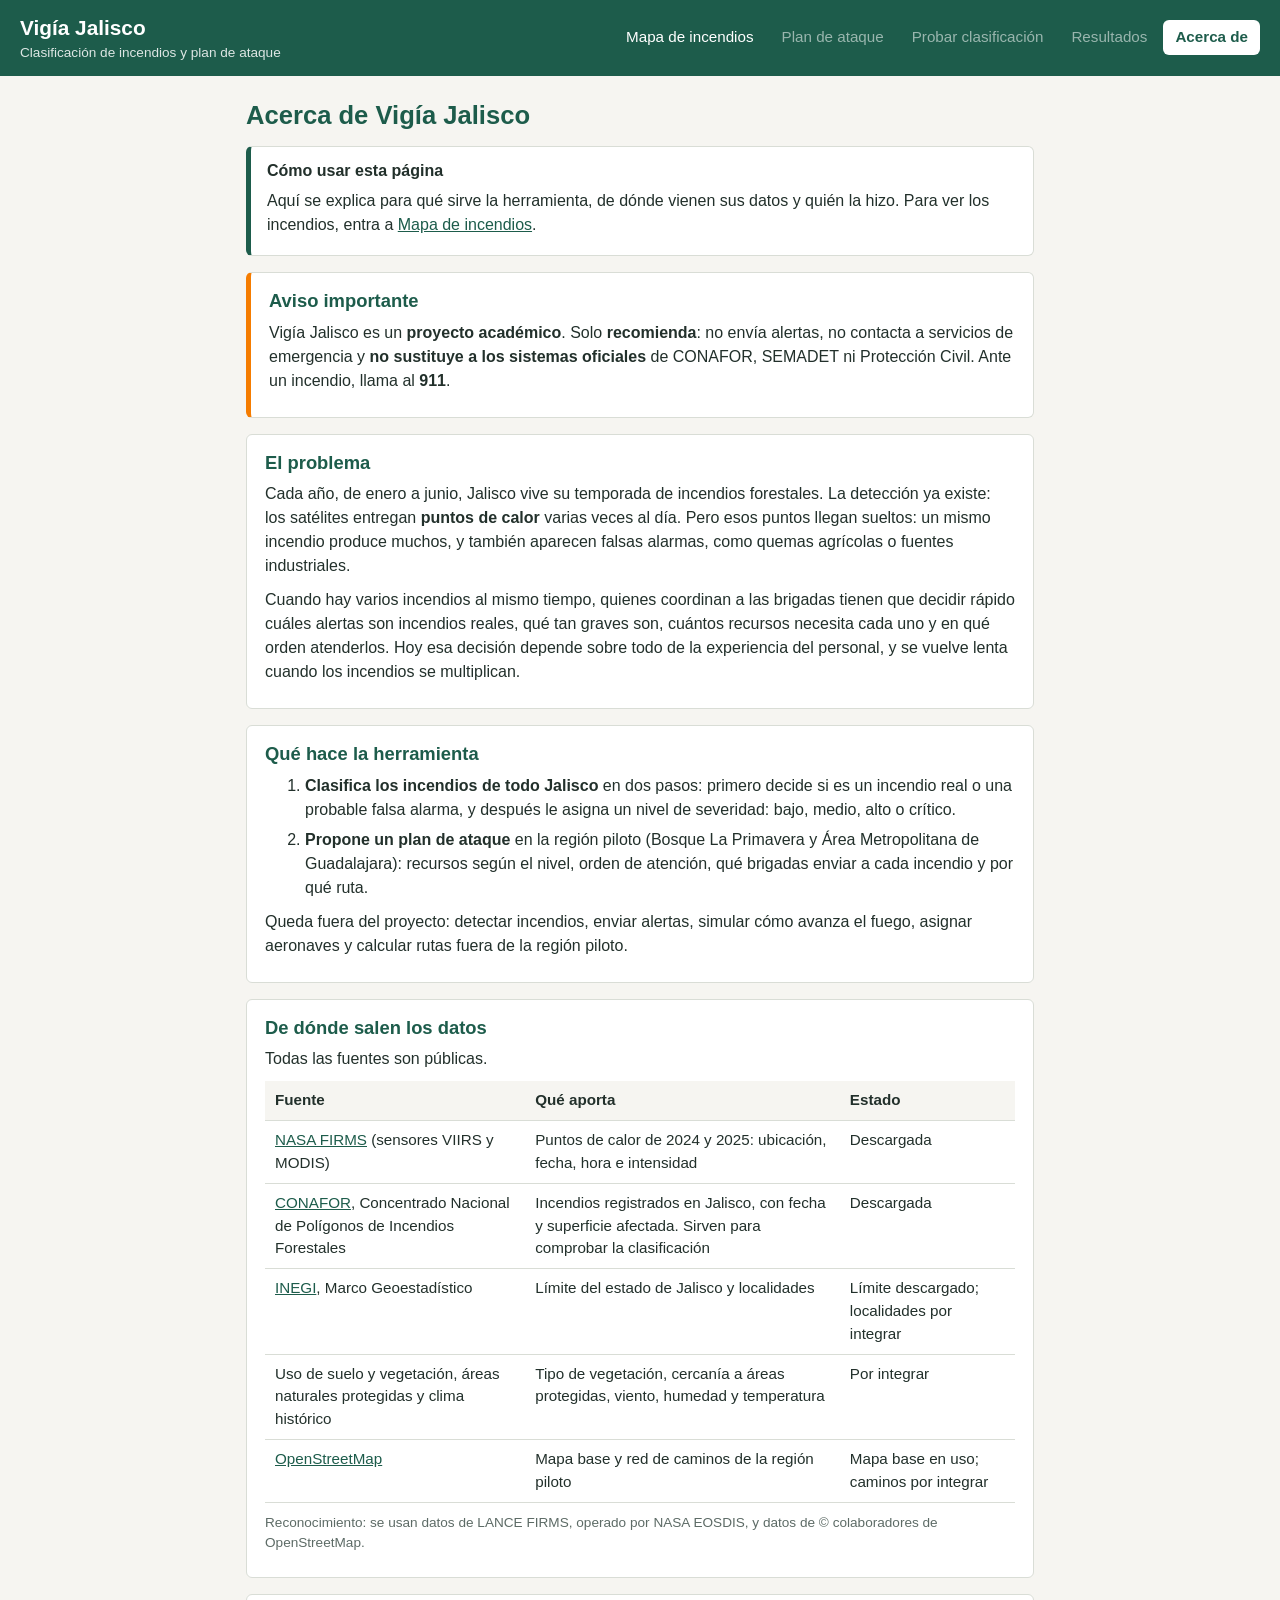
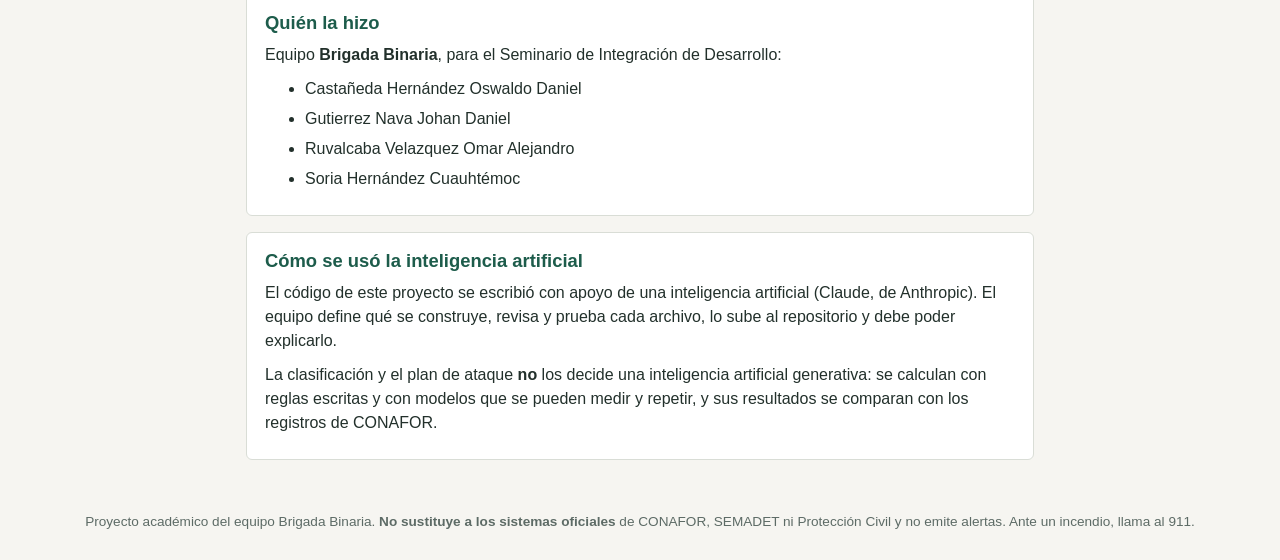
==== web/acerca.html @ 2667fd9b "Add files via upload" ====
<!DOCTYPE html>
<!--
  web/acerca.html · Página "Acerca de" (versión 1)
  Qué hace:  explica el problema, qué hace la herramienta, de dónde salen los datos,
             quién la hizo y cómo se usó la inteligencia artificial.
  Qué usa:   css/estilos.css y js/comun.js (para dibujar el menú).
  Cómo se prueba: abrir este archivo en el navegador; debe verse el menú y el texto.
-->
<html lang="es">
<head>
  <meta charset="utf-8">
  <meta name="viewport" content="width=device-width, initial-scale=1">
  <title>Acerca de · Vigía Jalisco</title>
  <link rel="stylesheet" href="css/estilos.css">
</head>
<body>

  <header class="encabezado">
    <a class="marca" href="index.html">
      <span class="marca-nombre">Vigía Jalisco</span>
      <span class="marca-lema">Clasificación de incendios y plan de ataque</span>
    </a>
    <!-- El menú lo llena js/comun.js -->
    <nav class="menu" id="menu" aria-label="Páginas del sitio"></nav>
  </header>

  <main class="contenido contenido-texto">

    <h1>Acerca de Vigía Jalisco</h1>

    <section class="ayuda">
      <h2>Cómo usar esta página</h2>
      <p>
        Aquí se explica para qué sirve la herramienta, de dónde vienen sus datos y quién la hizo.
        Para ver los incendios, entra a <a href="index.html">Mapa de incendios</a>.
      </p>
    </section>

    <section class="tarjeta aviso-oficial">
      <h2>Aviso importante</h2>
      <p>
        Vigía Jalisco es un <strong>proyecto académico</strong>. Solo <strong>recomienda</strong>:
        no envía alertas, no contacta a servicios de emergencia y
        <strong>no sustituye a los sistemas oficiales</strong> de CONAFOR, SEMADET ni Protección Civil.
        Ante un incendio, llama al <strong>911</strong>.
      </p>
    </section>

    <section class="tarjeta">
      <h2>El problema</h2>
      <p>
        Cada año, de enero a junio, Jalisco vive su temporada de incendios forestales. La detección
        ya existe: los satélites entregan <strong>puntos de calor</strong> varias veces al día.
        Pero esos puntos llegan sueltos: un mismo incendio produce muchos, y también aparecen
        falsas alarmas, como quemas agrícolas o fuentes industriales.
      </p>
      <p>
        Cuando hay varios incendios al mismo tiempo, quienes coordinan a las brigadas tienen que decidir
        rápido cuáles alertas son incendios reales, qué tan graves son, cuántos recursos necesita
        cada uno y en qué orden atenderlos. Hoy esa decisión depende sobre todo de la experiencia
        del personal, y se vuelve lenta cuando los incendios se multiplican.
      </p>
    </section>

    <section class="tarjeta">
      <h2>Qué hace la herramienta</h2>
      <ol>
        <li>
          <strong>Clasifica los incendios de todo Jalisco</strong> en dos pasos: primero decide si
          es un incendio real o una probable falsa alarma, y después le asigna un nivel de
          severidad: bajo, medio, alto o crítico.
        </li>
        <li>
          <strong>Propone un plan de ataque</strong> en la región piloto (Bosque La Primavera y Área
          Metropolitana de Guadalajara): recursos según el nivel, orden de atención, qué brigadas
          enviar a cada incendio y por qué ruta.
        </li>
      </ol>
      <p>
        Queda fuera del proyecto: detectar incendios, enviar alertas, simular cómo avanza el fuego,
        asignar aeronaves y calcular rutas fuera de la región piloto.
      </p>
    </section>

    <section class="tarjeta">
      <h2>De dónde salen los datos</h2>
      <p>Todas las fuentes son públicas.</p>
      <div class="tabla-deslizable">
        <table class="tabla">
          <thead>
            <tr><th>Fuente</th><th>Qué aporta</th><th>Estado</th></tr>
          </thead>
          <tbody>
            <tr>
              <td><a href="https://firms.modaps.eosdis.nasa.gov/">NASA FIRMS</a> (sensores VIIRS y MODIS)</td>
              <td>Puntos de calor de 2024 y 2025: ubicación, fecha, hora e intensidad</td>
              <td>Descargada</td>
            </tr>
            <tr>
              <td><a href="https://idefor.cnf.gob.mx/">CONAFOR</a>, Concentrado Nacional de Polígonos de Incendios Forestales</td>
              <td>Incendios registrados en Jalisco, con fecha y superficie afectada. Sirven para comprobar la clasificación</td>
              <td>Descargada</td>
            </tr>
            <tr>
              <td><a href="https://www.inegi.org.mx/">INEGI</a>, Marco Geoestadístico</td>
              <td>Límite del estado de Jalisco y localidades</td>
              <td>Límite descargado; localidades por integrar</td>
            </tr>
            <tr>
              <td>Uso de suelo y vegetación, áreas naturales protegidas y clima histórico</td>
              <td>Tipo de vegetación, cercanía a áreas protegidas, viento, humedad y temperatura</td>
              <td>Por integrar</td>
            </tr>
            <tr>
              <td><a href="https://www.openstreetmap.org/copyright">OpenStreetMap</a></td>
              <td>Mapa base y red de caminos de la región piloto</td>
              <td>Mapa base en uso; caminos por integrar</td>
            </tr>
          </tbody>
        </table>
      </div>
      <p class="nota">
        Reconocimiento: se usan datos de LANCE FIRMS, operado por NASA EOSDIS, y datos de
        © colaboradores de OpenStreetMap.
      </p>
    </section>

    <section class="tarjeta">
      <h2>Quién la hizo</h2>
      <p>
        Equipo <strong>Brigada Binaria</strong>, para el Seminario de Integración de Desarrollo:
      </p>
      <ul>
        <li>Castañeda Hernández Oswaldo Daniel</li>
        <li>Gutierrez Nava Johan Daniel</li>
        <li>Ruvalcaba Velazquez Omar Alejandro</li>
        <li>Soria Hernández Cuauhtémoc</li>
      </ul>
    </section>

    <section class="tarjeta">
      <h2>Cómo se usó la inteligencia artificial</h2>
      <p>
        El código de este proyecto se escribió con apoyo de una inteligencia artificial
        (Claude, de Anthropic). El equipo define qué se construye, revisa y prueba cada archivo,
        lo sube al repositorio y debe poder explicarlo.
      </p>
      <p>
        La clasificación y el plan de ataque <strong>no</strong> los decide una inteligencia
        artificial generativa: se calculan con reglas escritas y con modelos que se pueden medir
        y repetir, y sus resultados se comparan con los registros de CONAFOR.
      </p>
    </section>

  </main>

  <footer class="pie">
    Proyecto académico del equipo Brigada Binaria. <strong>No sustituye a los sistemas oficiales</strong>
    de CONAFOR, SEMADET ni Protección Civil y no emite alertas. Ante un incendio, llama al 911.
  </footer>

  <script src="js/comun.js"></script>
  <script>
    // Lo único que hace esta página con código es dibujar el menú.
    dibujarMenu();
  </script>
</body>
</html>
---- web/css/estilos.css ----
/*
  estilos.css · Estilos compartidos por todas las páginas de Vigía Jalisco (versión 2)
  Qué hace: define colores, tipografía, el encabezado con el menú, el recuadro de ayuda,
            las tarjetas de texto, las tablas, los avisos, el mapa, la leyenda y el pie de página.
  Lo usan:  todas las páginas de web/ con <link rel="stylesheet" href="css/estilos.css">
  Cómo se prueba: abrir web/index.html en computadora y en celular (o achicar la ventana).
*/

/* ---------- Colores del sitio (se definen una vez y se reutilizan) ---------- */
:root {
  --verde-oscuro: #1d5c4b;     /* encabezado y títulos */
  --fondo: #f6f5f1;            /* fondo de la página */
  --tarjeta: #ffffff;          /* fondo de los recuadros */
  --texto: #22302b;
  --texto-suave: #5d6b66;
  --borde: #d9ddd6;

  /* Un color por nivel de severidad: de verde (bajo) a rojo oscuro (crítico).
     El gris es para las probables falsas alarmas. */
  --nivel-bajo: #4caf50;
  --nivel-medio: #f2c200;
  --nivel-alto: #f57c00;
  --nivel-critico: #c62828;
  --nivel-falsa: #9e9e9e;
}

/* ---------- Base ---------- */
* {
  box-sizing: border-box;      /* el ancho de cada caja incluye su relleno y su borde */
}

body {
  margin: 0;
  font-family: "Segoe UI", Roboto, Arial, sans-serif;
  font-size: 16px;
  line-height: 1.5;
  color: var(--texto);
  background: var(--fondo);
}

h1 {
  margin: 0 0 12px;
  font-size: 1.6rem;
  color: var(--verde-oscuro);
}

h2 {
  margin: 0 0 6px;
  font-size: 1rem;
}

/* ---------- Encabezado y menú ---------- */
.encabezado {
  display: flex;
  flex-wrap: wrap;             /* en pantallas angostas el menú baja a otra línea */
  align-items: center;
  justify-content: space-between;
  gap: 8px 24px;
  padding: 12px 20px;
  background: var(--verde-oscuro);
  color: #ffffff;
}

.marca {
  color: #ffffff;
  text-decoration: none;
}

.marca-nombre {
  display: block;
  font-size: 1.3rem;
  font-weight: 700;
}

.marca-lema {
  display: block;
  font-size: 0.85rem;
  opacity: 0.85;
}

.menu {
  display: flex;
  flex-wrap: wrap;
  gap: 4px;
}

.menu a,
.menu span {
  padding: 6px 12px;
  border-radius: 6px;
  font-size: 0.95rem;
}

.menu a {
  color: #ffffff;
  text-decoration: none;
}

.menu a:hover {
  background: rgba(255, 255, 255, 0.15);
}

/* Página en la que estamos */
.menu .menu-actual {
  background: #ffffff;
  color: var(--verde-oscuro);
  font-weight: 600;
}

/* Páginas que todavía no existen: se ven apagadas y no se pueden abrir */
.menu-pendiente {
  color: rgba(255, 255, 255, 0.55);
  cursor: not-allowed;
}

/* ---------- Contenido ---------- */
.contenido {
  max-width: 1100px;
  margin: 0 auto;
  padding: 20px 16px;
}

/* Recuadro "Cómo usar esta página" */
.ayuda {
  margin-bottom: 16px;
  padding: 12px 16px;
  background: var(--tarjeta);
  border: 1px solid var(--borde);
  border-left: 5px solid var(--verde-oscuro);
  border-radius: 6px;
}

.ayuda p {
  margin: 0 0 6px;
}

.aviso-construccion {
  color: var(--texto-suave);
  font-style: italic;
}

/* ---------- Páginas de texto (por ejemplo "Acerca de") ---------- */

/* Columna más angosta para que el texto se lea cómodo */
.contenido-texto {
  max-width: 820px;
}

a {
  color: var(--verde-oscuro);
}

/* Recuadro blanco para cada sección de texto */
.tarjeta {
  margin-bottom: 16px;
  padding: 14px 18px;
  background: var(--tarjeta);
  border: 1px solid var(--borde);
  border-radius: 6px;
}

.tarjeta h2 {
  font-size: 1.15rem;
  color: var(--verde-oscuro);
}

.tarjeta p,
.tarjeta ul,
.tarjeta ol {
  margin: 0 0 10px;
}

.tarjeta li {
  margin-bottom: 6px;
}

/* El aviso de que no sustituye a los sistemas oficiales resalta con borde naranja */
.aviso-oficial {
  border-left: 5px solid var(--nivel-alto);
}

.nota {
  font-size: 0.85rem;
  color: var(--texto-suave);
}

/* Mensaje que se muestra cuando algo falla (por ejemplo, si no cargan los datos) */
.aviso {
  padding: 10px 14px;
  background: #fff4e0;
  border: 1px solid var(--nivel-alto);
  border-radius: 6px;
}

/* ---------- Tablas ---------- */

/* En el celular la tabla se desliza de lado en vez de salirse de la pantalla */
.tabla-deslizable {
  overflow-x: auto;
  margin-bottom: 10px;
}

.tabla {
  width: 100%;
  border-collapse: collapse;
  font-size: 0.95rem;
}

.tabla th,
.tabla td {
  padding: 8px 10px;
  border-bottom: 1px solid var(--borde);
  text-align: left;
  vertical-align: top;
}

.tabla th {
  background: var(--fondo);
}

/* ---------- Mapa ---------- */
.mapa {
  height: 62vh;                /* 62 % del alto de la pantalla */
  min-height: 340px;
  border: 1px solid var(--borde);
  border-radius: 6px;
  background: #e8ebe6;         /* se ve mientras cargan las imágenes del mapa */
}

/* ---------- Leyenda de niveles ---------- */
.leyenda {
  display: flex;
  flex-wrap: wrap;
  align-items: center;
  gap: 6px 18px;
  margin-top: 12px;
  font-size: 0.95rem;
}

.leyenda-titulo {
  font-weight: 600;
}

.leyenda-item {
  display: flex;
  align-items: center;
  gap: 6px;
}

/* Circulito de color */
.punto {
  display: inline-block;
  width: 14px;
  height: 14px;
  border-radius: 50%;
  border: 1px solid rgba(0, 0, 0, 0.25);
}

.nivel-bajo { background: var(--nivel-bajo); }
.nivel-medio { background: var(--nivel-medio); }
.nivel-alto { background: var(--nivel-alto); }
.nivel-critico { background: var(--nivel-critico); }
.nivel-falsa { background: var(--nivel-falsa); }

/* ---------- Pie de página ---------- */
.pie {
  padding: 16px 20px 28px;
  text-align: center;
  font-size: 0.85rem;
  color: var(--texto-suave);
}

/* ---------- Celular (pantallas de menos de 600 px de ancho) ---------- */
@media (max-width: 600px) {
  h1 {
    font-size: 1.3rem;
  }

  .encabezado {
    padding: 10px 12px;
  }

  .menu a,
  .menu span {
    padding: 5px 8px;
    font-size: 0.85rem;
  }

  .mapa {
    height: 55vh;
  }
}
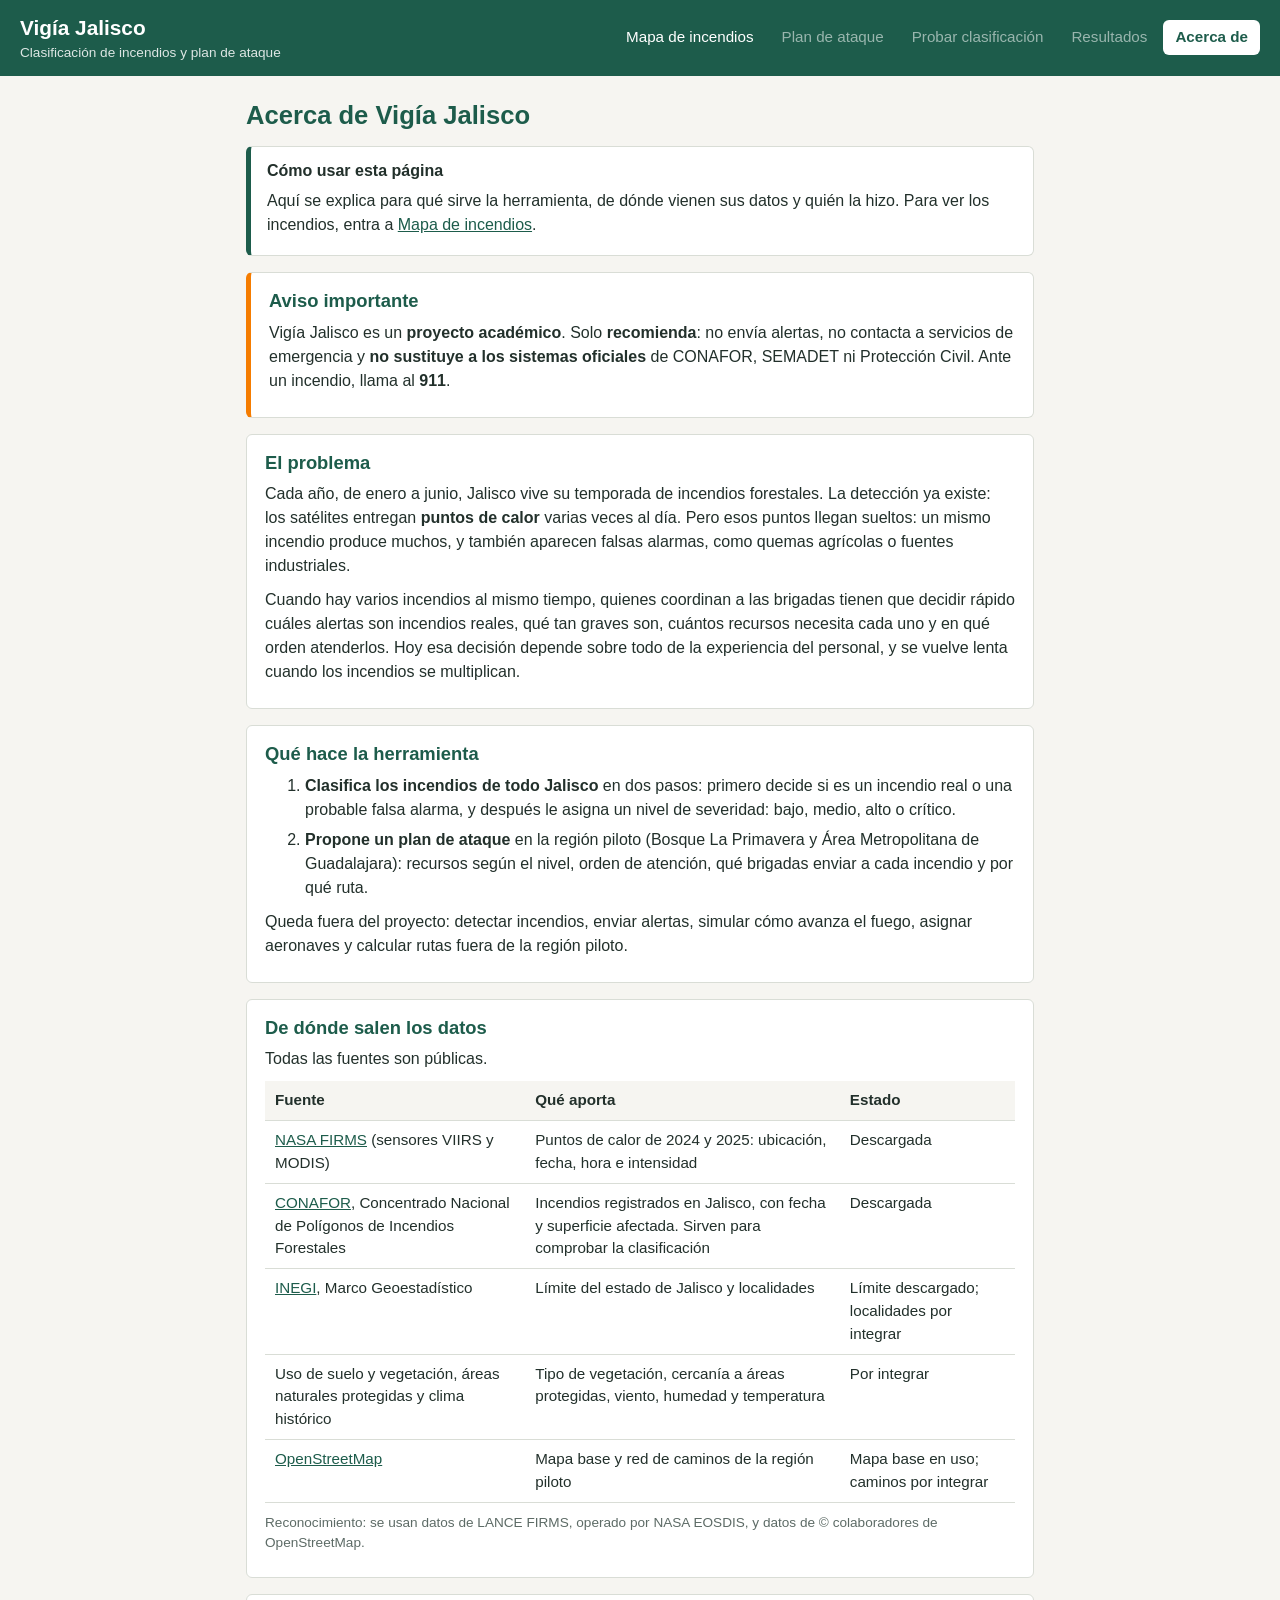
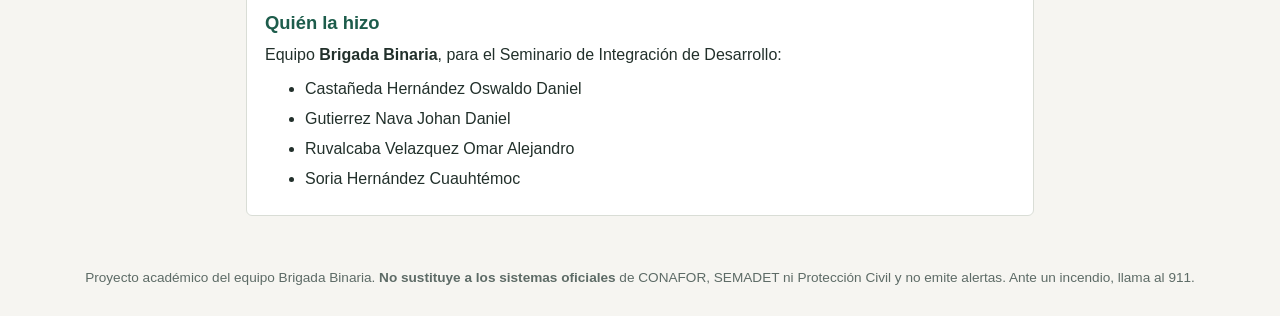
==== commit 7e68df04: "... Removed section explaining the use of artificial intelligence in the project." ====
--- a/web/acerca.html
+++ b/web/acerca.html
@@ -138,20 +138,6 @@
       </ul>
     </section>
 
-    <section class="tarjeta">
-      <h2>Cómo se usó la inteligencia artificial</h2>
-      <p>
-        El código de este proyecto se escribió con apoyo de una inteligencia artificial
-        (Claude, de Anthropic). El equipo define qué se construye, revisa y prueba cada archivo,
-        lo sube al repositorio y debe poder explicarlo.
-      </p>
-      <p>
-        La clasificación y el plan de ataque <strong>no</strong> los decide una inteligencia
-        artificial generativa: se calculan con reglas escritas y con modelos que se pueden medir
-        y repetir, y sus resultados se comparan con los registros de CONAFOR.
-      </p>
-    </section>
-
   </main>
 
   <footer class="pie">
--- a/web/css/estilos.css
+++ b/web/css/estilos.css
@@ -1,5 +1,5 @@
 /*
-  estilos.css · Estilos compartidos por todas las páginas de Vigía Jalisco (versión 2)
+  estilos.css · Estilos compartidos por todas las páginas de Vigía Jalisco (versión 4)
   Qué hace: define colores, tipografía, el encabezado con el menú, el recuadro de ayuda,
             las tarjetas de texto, las tablas, los avisos, el mapa, la leyenda y el pie de página.
   Lo usan:  todas las páginas de web/ con <link rel="stylesheet" href="css/estilos.css">
@@ -227,14 +227,71 @@
   background: #e8ebe6;         /* se ve mientras cargan las imágenes del mapa */
 }
 
+/* ---------- Controles (año, día y botones) ---------- */
+.controles {
+  display: flex;
+  flex-wrap: wrap;             /* en el celular los controles bajan a otra línea */
+  align-items: center;
+  gap: 8px 14px;
+  margin-bottom: 10px;
+}
+
+.controles label {
+  display: flex;
+  align-items: center;
+  gap: 6px;
+  font-weight: 600;
+}
+
+.controles select,
+.controles input,
+.controles button {
+  padding: 6px 10px;
+  font: inherit;               /* misma letra que el resto de la página */
+  border: 1px solid var(--borde);
+  border-radius: 6px;
+  background: var(--tarjeta);
+  color: var(--texto);
+}
+
+.controles button {
+  cursor: pointer;
+}
+
+.controles button:hover {
+  background: var(--verde-oscuro);
+  color: #ffffff;
+}
+
+/* Renglón que dice cuántos incendios se muestran (o avisa si algo falló) */
+#estado-datos {
+  margin: 0 0 12px;
+}
+
+/* Ficha que aparece al hacer clic en un incendio */
+.ficha {
+  font-size: 0.9rem;
+  line-height: 1.4;
+}
+
+.ficha ul {
+  margin: 6px 0 0;
+  padding-left: 18px;
+}
+
 /* ---------- Leyenda de niveles ---------- */
 .leyenda {
   display: flex;
   flex-wrap: wrap;
   align-items: center;
   gap: 6px 18px;
-  margin-top: 12px;
+  margin: 12px 0;
   font-size: 0.95rem;
+}
+
+/* Cuando la leyenda trae casillas, toda la etiqueta se puede tocar */
+label.leyenda-item {
+  cursor: pointer;
 }
 
 .leyenda-titulo {
